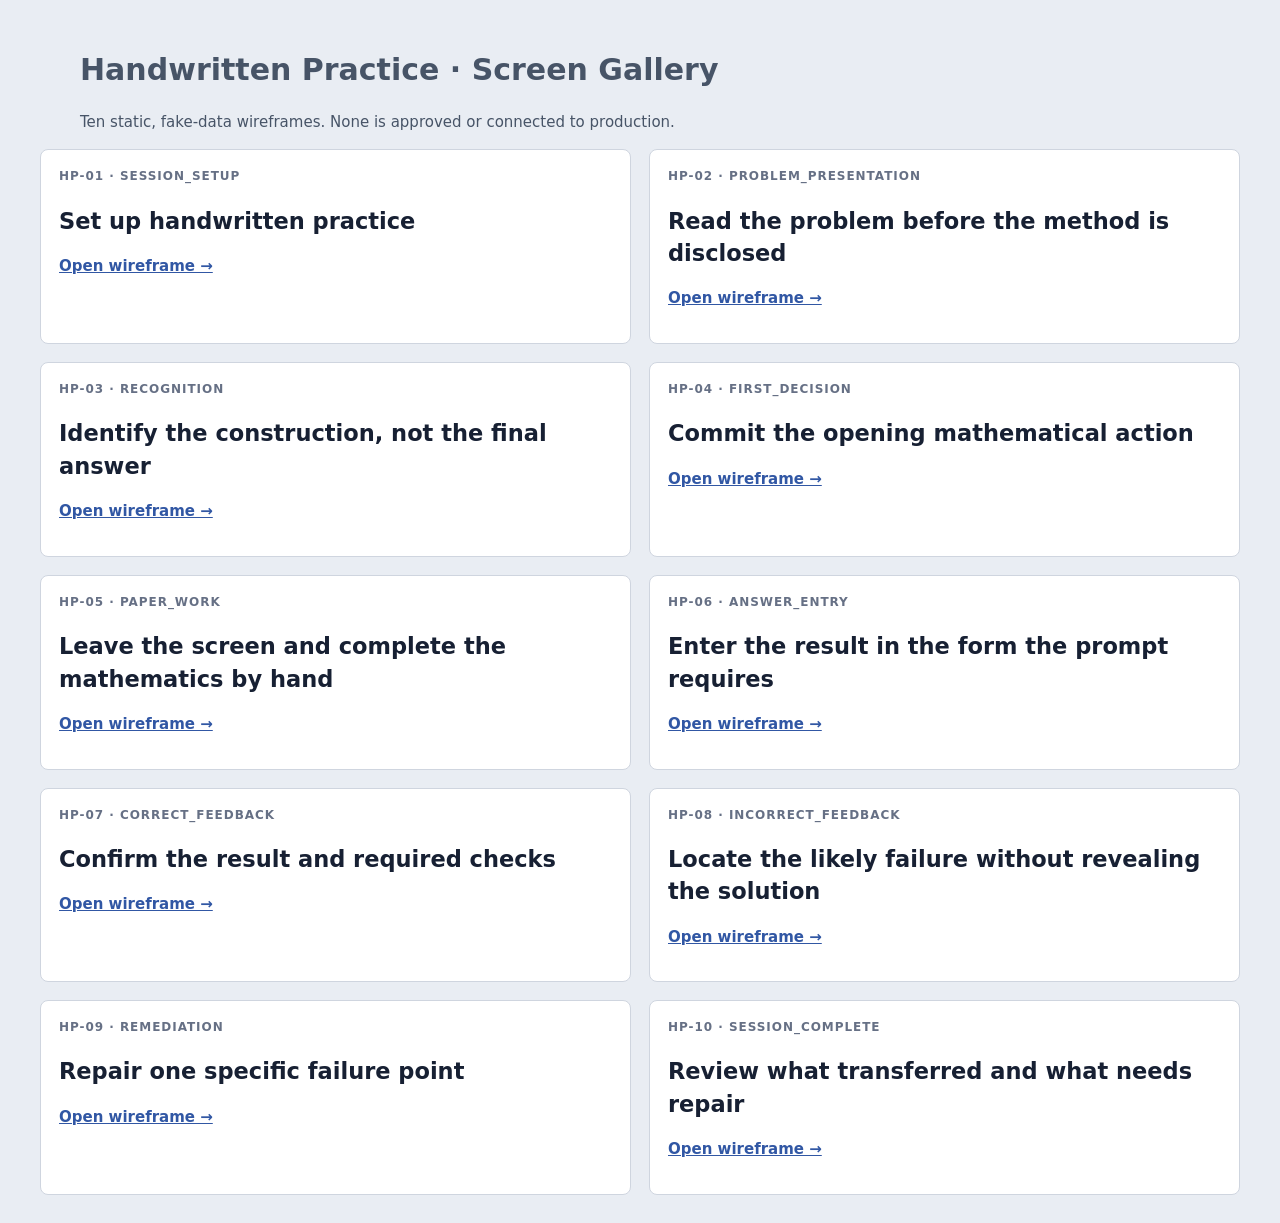
==== design/wireframes/index.html @ 2a0ae5de "Add visual-first design approval layer" ====
<!doctype html><html lang="en"><head><meta charset="utf-8"><meta name="viewport" content="width=device-width"><title>Handwritten Practice Wireframes</title><link rel="stylesheet" href="wireframe.css"></head><body><div class="note"><h1>Handwritten Practice · Screen Gallery</h1><p>Ten static, fake-data wireframes. None is approved or connected to production.</p></div><main class="gallery"><article class="tile"><div class="eyebrow">HP-01 · SESSION_SETUP</div><h2>Set up handwritten practice</h2><p><a href="session-setup.html">Open wireframe →</a></p></article><article class="tile"><div class="eyebrow">HP-02 · PROBLEM_PRESENTATION</div><h2>Read the problem before the method is disclosed</h2><p><a href="problem-presentation.html">Open wireframe →</a></p></article><article class="tile"><div class="eyebrow">HP-03 · RECOGNITION</div><h2>Identify the construction, not the final answer</h2><p><a href="recognition.html">Open wireframe →</a></p></article><article class="tile"><div class="eyebrow">HP-04 · FIRST_DECISION</div><h2>Commit the opening mathematical action</h2><p><a href="first-decision.html">Open wireframe →</a></p></article><article class="tile"><div class="eyebrow">HP-05 · PAPER_WORK</div><h2>Leave the screen and complete the mathematics by hand</h2><p><a href="paper-gate.html">Open wireframe →</a></p></article><article class="tile"><div class="eyebrow">HP-06 · ANSWER_ENTRY</div><h2>Enter the result in the form the prompt requires</h2><p><a href="answer-entry.html">Open wireframe →</a></p></article><article class="tile"><div class="eyebrow">HP-07 · CORRECT_FEEDBACK</div><h2>Confirm the result and required checks</h2><p><a href="correct-feedback.html">Open wireframe →</a></p></article><article class="tile"><div class="eyebrow">HP-08 · INCORRECT_FEEDBACK</div><h2>Locate the likely failure without revealing the solution</h2><p><a href="incorrect-feedback.html">Open wireframe →</a></p></article><article class="tile"><div class="eyebrow">HP-09 · REMEDIATION</div><h2>Repair one specific failure point</h2><p><a href="targeted-remediation.html">Open wireframe →</a></p></article><article class="tile"><div class="eyebrow">HP-10 · SESSION_COMPLETE</div><h2>Review what transferred and what needs repair</h2><p><a href="session-summary.html">Open wireframe →</a></p></article></main></body></html>
---- design/wireframes/wireframe.css ----
:root{--ink:#172033;--muted:#667085;--line:#cfd5df;--paper:#fff;--wash:#f4f6f9;--accent:#3157a4;--ok:#207a54;--bad:#a43f43;--warn:#9a6700}*{box-sizing:border-box}body{margin:0;padding:28px;background:#e9edf3;color:var(--ink);font:15px/1.45 system-ui,-apple-system,BlinkMacSystemFont,"Segoe UI",sans-serif}.note{max-width:1120px;margin:0 auto 16px;color:#475467}.frame{max-width:1120px;min-height:650px;margin:auto;background:var(--paper);border:2px solid #8791a2;border-radius:10px;overflow:hidden;box-shadow:0 8px 25px #33415522}.top{height:64px;border-bottom:1px solid var(--line);display:flex;align-items:center;justify-content:space-between;padding:0 24px}.brand{font-size:20px;font-weight:750}.crumb{color:var(--muted)}.body{display:grid;grid-template-columns:220px 1fr;min-height:586px}.rail{background:var(--wash);border-right:1px solid var(--line);padding:22px}.rail h3{margin-top:0}.rail dl{margin:20px 0}.rail dt{font-size:12px;color:var(--muted);margin-top:12px}.rail dd{margin:2px 0;font-weight:650}.dots{letter-spacing:7px;font-size:19px}.main{padding:34px 48px}.eyebrow{text-transform:uppercase;letter-spacing:.08em;color:var(--muted);font-size:12px;font-weight:700}.card{border:1px solid var(--line);border-radius:10px;padding:24px;margin:14px 0;background:#fff}.problem{font-family:Georgia,serif;font-size:24px;line-height:1.65;min-height:145px}.meta{display:inline-block;font:11px/1.2 ui-monospace,monospace;color:#475467;background:#eef1f5;border:1px solid #d8dde6;border-radius:4px;padding:4px 6px;margin:3px 3px 3px 0}.actions{display:flex;gap:12px;align-items:center;margin-top:24px}.button{display:inline-block;padding:11px 18px;border-radius:7px;border:1px solid #233b70;background:var(--accent);color:white;font-weight:700}.button.secondary{background:white;color:var(--ink);border-color:#98a2b3}.choice{border:1px solid var(--line);border-radius:7px;padding:12px;margin:9px 0}.choice:before{content:'○';margin-right:10px}.input{height:48px;border:2px solid #98a2b3;border-radius:7px;padding:13px;color:#98a2b3}.banner{padding:18px;border-left:5px solid var(--accent);background:#eef4ff;margin:16px 0}.banner.ok{border-color:var(--ok);background:#ecf8f2}.banner.bad{border-color:var(--bad);background:#fff0f0}.banner.warn{border-color:var(--warn);background:#fff8e7}.hidden{margin-top:28px;border-top:1px dashed #aab2c0;padding-top:14px;color:var(--muted);font-size:13px}.grid{display:grid;grid-template-columns:1fr 1fr;gap:14px}.metric{border:1px solid var(--line);border-radius:7px;padding:14px}.metric strong{display:block;font-size:21px}.gallery{max-width:1200px;margin:auto;display:grid;grid-template-columns:repeat(2,minmax(0,1fr));gap:18px}.tile{background:white;border:1px solid var(--line);padding:18px;border-radius:8px}.tile a{font-weight:750;color:var(--accent)}@media(max-width:760px){.body{grid-template-columns:1fr}.rail{border-right:0;border-bottom:1px solid var(--line)}.main{padding:24px}.grid,.gallery{grid-template-columns:1fr}}
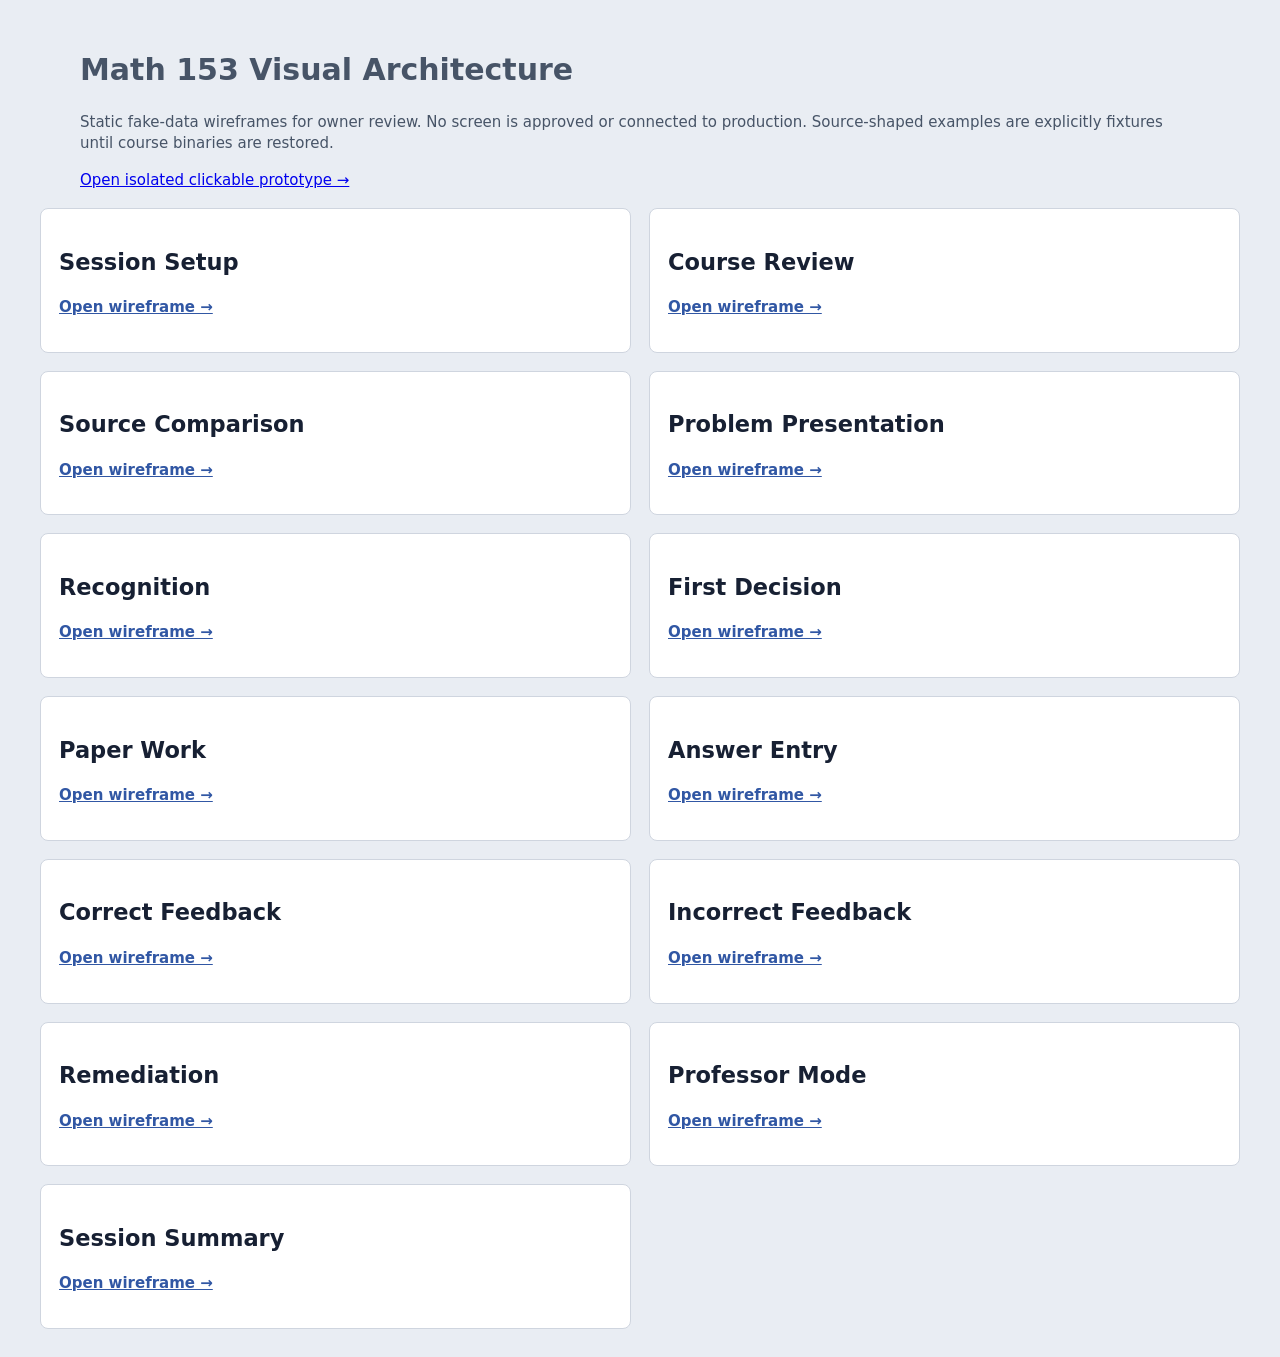
==== commit ab372a34: "Complete visual architecture and source analysis" ====
--- a/design/wireframes/index.html
+++ b/design/wireframes/index.html
@@ -1 +1 @@
-<!doctype html><html lang="en"><head><meta charset="utf-8"><meta name="viewport" content="width=device-width"><title>Handwritten Practice Wireframes</title><link rel="stylesheet" href="wireframe.css"></head><body><div class="note"><h1>Handwritten Practice · Screen Gallery</h1><p>Ten static, fake-data wireframes. None is approved or connected to production.</p></div><main class="gallery"><article class="tile"><div class="eyebrow">HP-01 · SESSION_SETUP</div><h2>Set up handwritten practice</h2><p><a href="session-setup.html">Open wireframe →</a></p></article><article class="tile"><div class="eyebrow">HP-02 · PROBLEM_PRESENTATION</div><h2>Read the problem before the method is disclosed</h2><p><a href="problem-presentation.html">Open wireframe →</a></p></article><article class="tile"><div class="eyebrow">HP-03 · RECOGNITION</div><h2>Identify the construction, not the final answer</h2><p><a href="recognition.html">Open wireframe →</a></p></article><article class="tile"><div class="eyebrow">HP-04 · FIRST_DECISION</div><h2>Commit the opening mathematical action</h2><p><a href="first-decision.html">Open wireframe →</a></p></article><article class="tile"><div class="eyebrow">HP-05 · PAPER_WORK</div><h2>Leave the screen and complete the mathematics by hand</h2><p><a href="paper-gate.html">Open wireframe →</a></p></article><article class="tile"><div class="eyebrow">HP-06 · ANSWER_ENTRY</div><h2>Enter the result in the form the prompt requires</h2><p><a href="answer-entry.html">Open wireframe →</a></p></article><article class="tile"><div class="eyebrow">HP-07 · CORRECT_FEEDBACK</div><h2>Confirm the result and required checks</h2><p><a href="correct-feedback.html">Open wireframe →</a></p></article><article class="tile"><div class="eyebrow">HP-08 · INCORRECT_FEEDBACK</div><h2>Locate the likely failure without revealing the solution</h2><p><a href="incorrect-feedback.html">Open wireframe →</a></p></article><article class="tile"><div class="eyebrow">HP-09 · REMEDIATION</div><h2>Repair one specific failure point</h2><p><a href="targeted-remediation.html">Open wireframe →</a></p></article><article class="tile"><div class="eyebrow">HP-10 · SESSION_COMPLETE</div><h2>Review what transferred and what needs repair</h2><p><a href="session-summary.html">Open wireframe →</a></p></article></main></body></html>+<!doctype html><html lang="en"><head><meta charset="utf-8"><meta name="viewport" content="width=device-width"><title>Math 153 Wireframes</title><link rel="stylesheet" href="wireframe.css"></head><body><div class="note"><h1>Math 153 Visual Architecture</h1><p>Static fake-data wireframes for owner review. No screen is approved or connected to production. Source-shaped examples are explicitly fixtures until course binaries are restored.</p><p><a href="../prototypes/handwritten-practice.html">Open isolated clickable prototype →</a></p></div><main class="gallery"><article class="tile"><h2>Session Setup</h2><p><a href="session-setup.html">Open wireframe →</a></p></article><article class="tile"><h2>Course Review</h2><p><a href="course-review.html">Open wireframe →</a></p></article><article class="tile"><h2>Source Comparison</h2><p><a href="source-comparison.html">Open wireframe →</a></p></article><article class="tile"><h2>Problem Presentation</h2><p><a href="problem-presentation.html">Open wireframe →</a></p></article><article class="tile"><h2>Recognition</h2><p><a href="recognition.html">Open wireframe →</a></p></article><article class="tile"><h2>First Decision</h2><p><a href="first-decision.html">Open wireframe →</a></p></article><article class="tile"><h2>Paper Work</h2><p><a href="paper-work.html">Open wireframe →</a></p></article><article class="tile"><h2>Answer Entry</h2><p><a href="answer-entry.html">Open wireframe →</a></p></article><article class="tile"><h2>Correct Feedback</h2><p><a href="correct-feedback.html">Open wireframe →</a></p></article><article class="tile"><h2>Incorrect Feedback</h2><p><a href="incorrect-feedback.html">Open wireframe →</a></p></article><article class="tile"><h2>Remediation</h2><p><a href="remediation.html">Open wireframe →</a></p></article><article class="tile"><h2>Professor Mode</h2><p><a href="professor-mode.html">Open wireframe →</a></p></article><article class="tile"><h2>Session Summary</h2><p><a href="session-summary.html">Open wireframe →</a></p></article></main></body></html>
